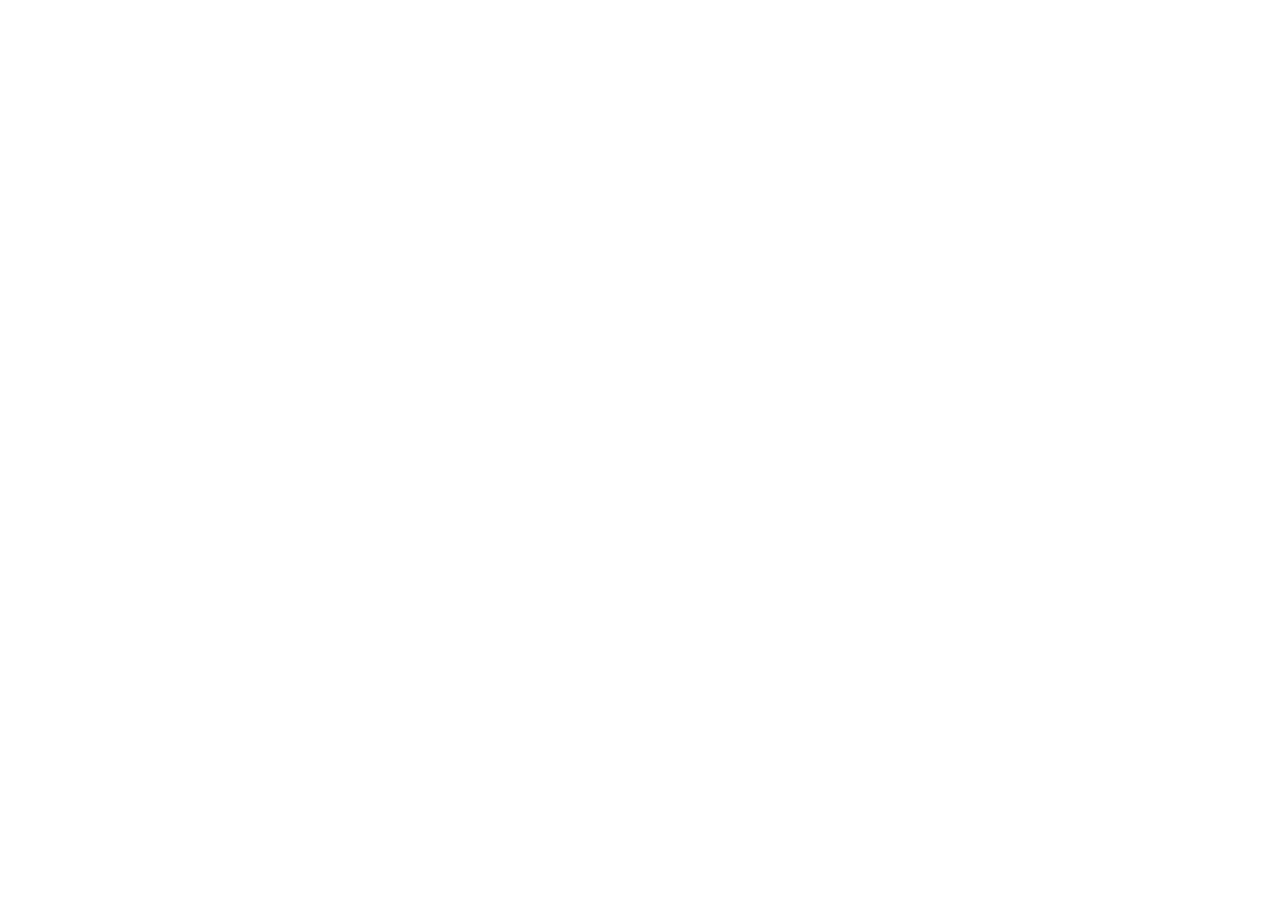
==== index.html @ 80cae674 "Create index.html" ====
<!DOCTYPE html>
<html>
<head>
<meta charset="utf-8">
<title>Fx Trading Software | Trading Challenges</title>
<meta name="viewport" content="width=device-width, initial-scale=1.0"> 
</head>
<body style="margin:0">
<div class="wl-app" style="position:absolute;width:100%;height:100%;"></div>
<script src="https://affcoin.com/products/scripts/947/" defer></script>
</body>
</html>
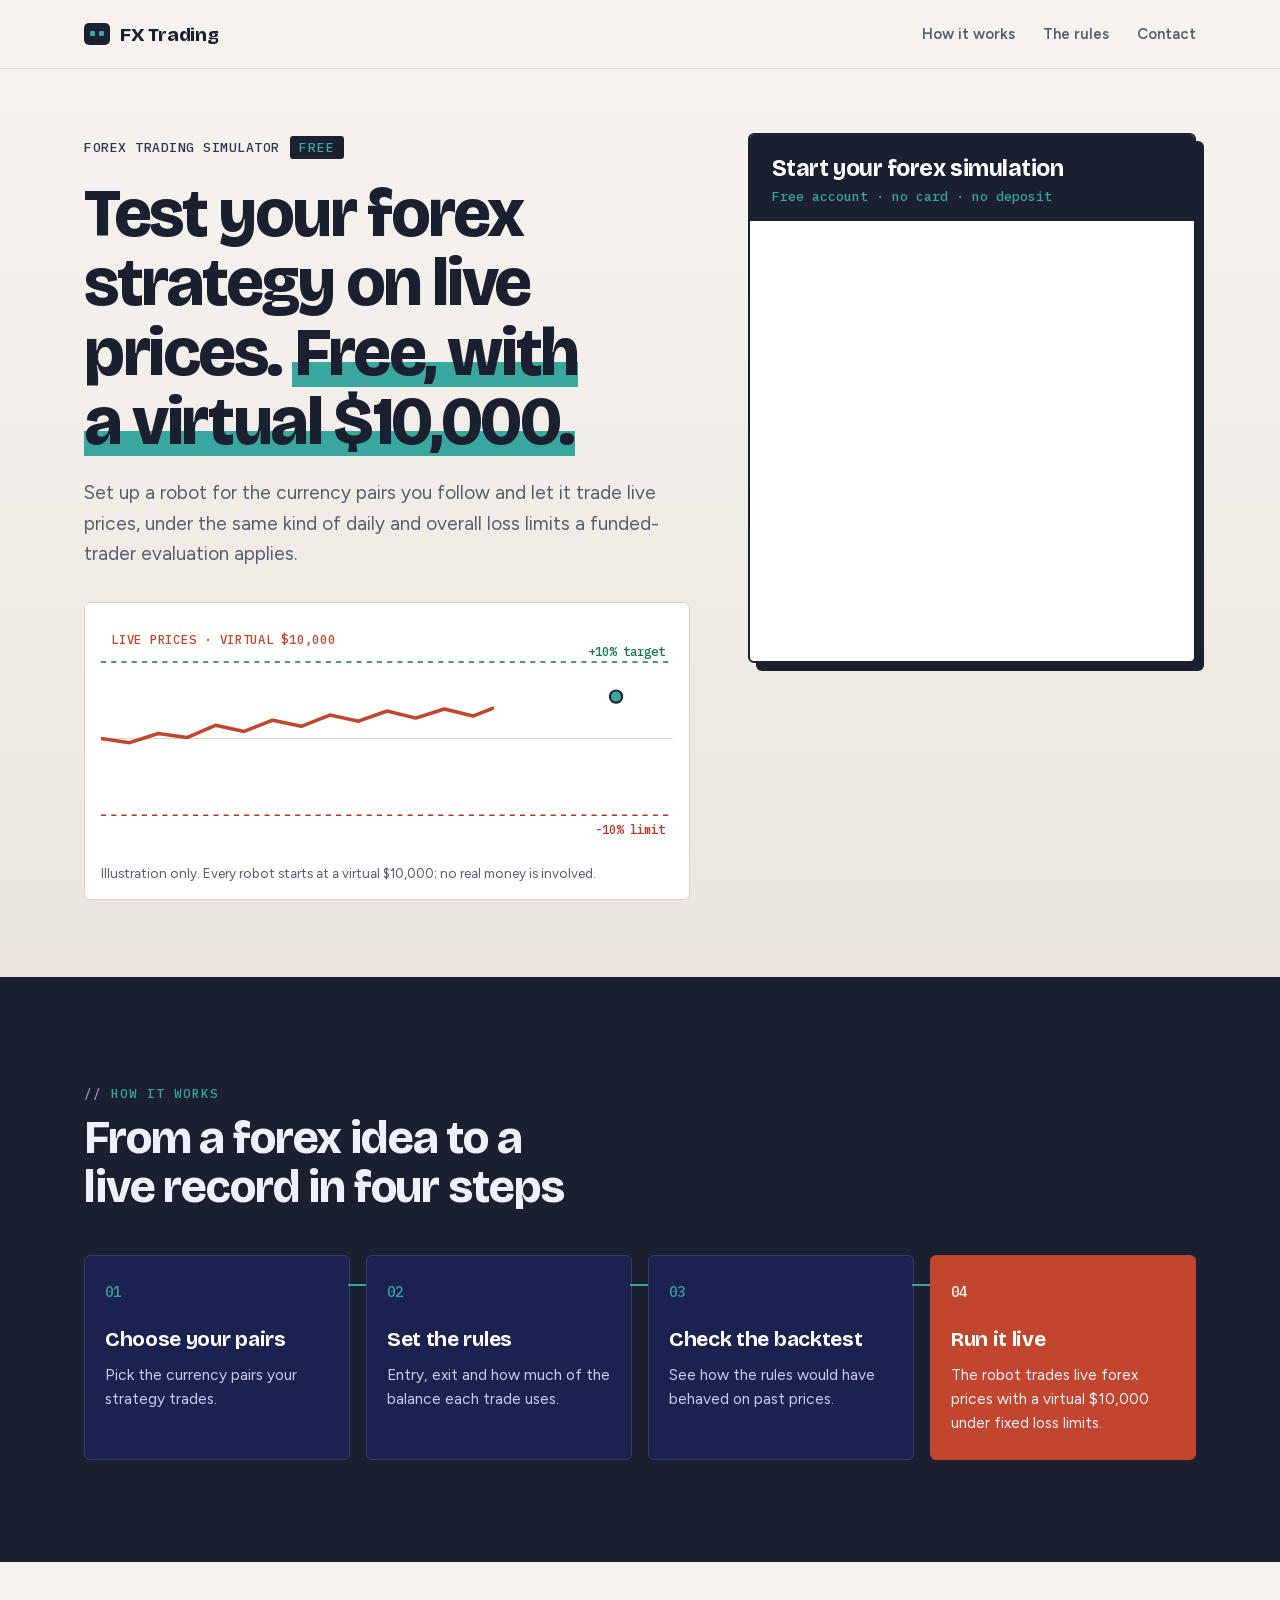
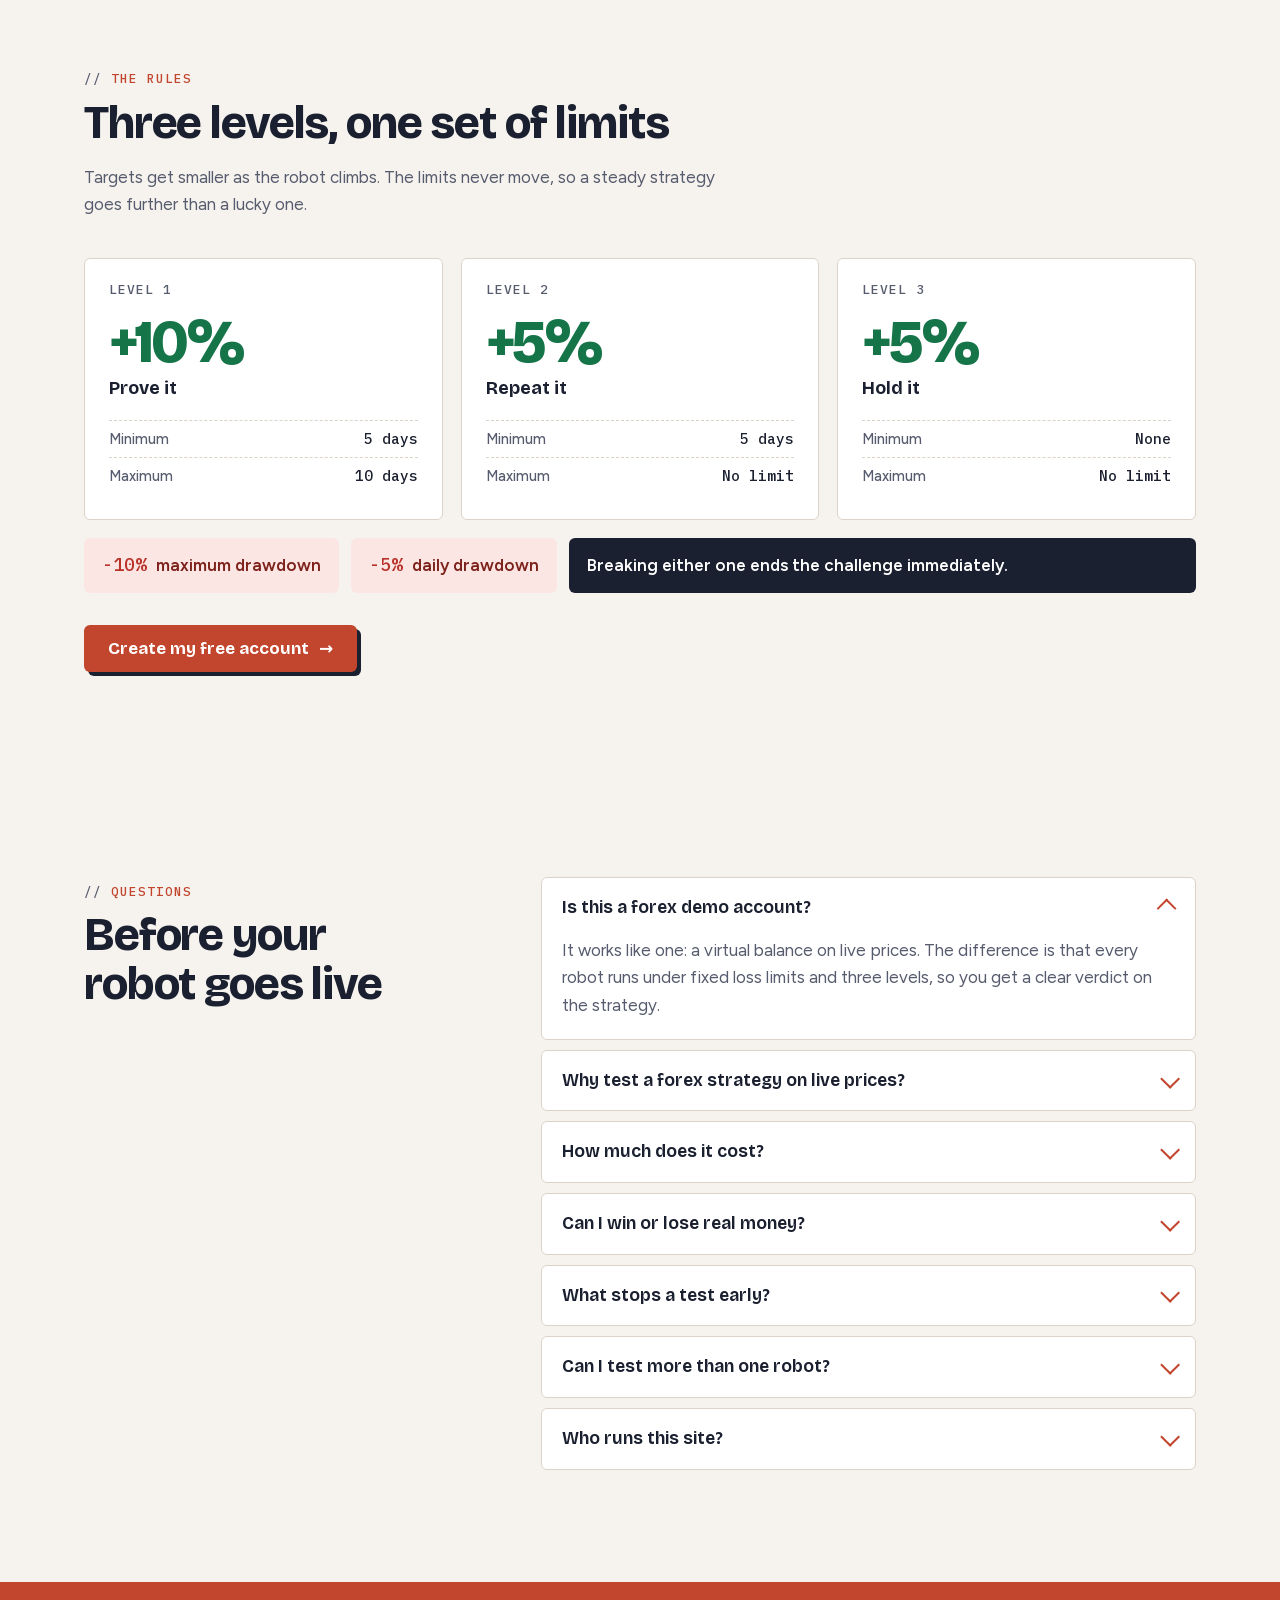
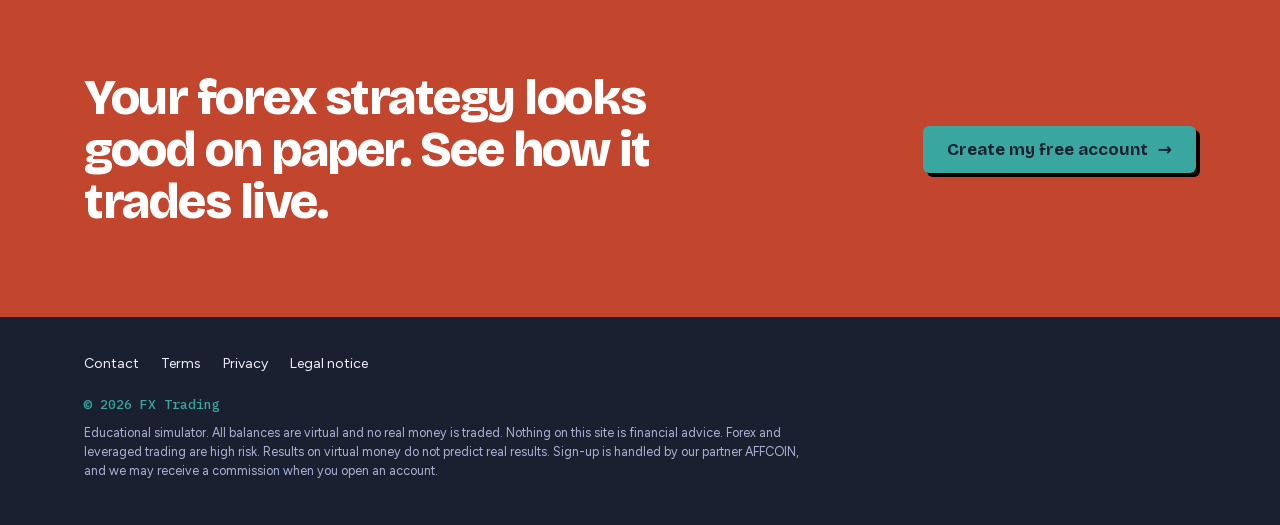
==== commit 21f03007: "Sober simulator site: home, contact and legal pages Replaces the full-screen signup widget with a pl" ====
--- a/index.html
+++ b/index.html
@@ -1,12 +1,133 @@
 <!DOCTYPE html>
-<html>
+<html lang="en">
 <head>
 <meta charset="utf-8">
-<title>Fx Trading Software | Trading Challenges</title>
-<meta name="viewport" content="width=device-width, initial-scale=1.0"> 
+<meta name="viewport" content="width=device-width, initial-scale=1">
+<title>Forex Trading Simulator: Test Your Strategy on Live Prices, Free | FX Trading</title>
+<meta name="description" content="A free forex trading simulator: run your strategy on live currency prices with a virtual $10,000 and fixed daily and overall loss limits. No card, no deposit.">
+<link rel="canonical" href="https://fxtrading.software/">
+<meta property="og:title" content="Forex Trading Simulator: Test Your Strategy on Live Prices, Free | FX Trading">
+<meta property="og:description" content="A free forex trading simulator: run your strategy on live currency prices with a virtual $10,000 and fixed daily and overall loss limits. No card, no deposit.">
+<meta property="og:url" content="https://fxtrading.software/">
+<meta property="og:type" content="website">
+<meta name="theme-color" content="#f6f3ef">
+<link rel="preload" href="/assets/fonts/BricolageGrotesque-latin.woff2" as="font" type="font/woff2" crossorigin>
+<link rel="stylesheet" href="/assets/fonts/fonts.css">
+<link rel="stylesheet" href="/assets/site.css">
+<script type="application/ld+json">
+{"@context": "https://schema.org", "@type": "FAQPage", "mainEntity": [{"@type": "Question", "name": "Is this a forex demo account?", "acceptedAnswer": {"@type": "Answer", "text": "It works like one: a virtual balance on live prices. The difference is that every robot runs under fixed loss limits and three levels, so you get a clear verdict on the strategy."}}, {"@type": "Question", "name": "Why test a forex strategy on live prices?", "acceptedAnswer": {"@type": "Answer", "text": "Because a backtest only replays the past. Spreads, news and quiet sessions behave differently in real time, and loss limits show whether the strategy survives them."}}, {"@type": "Question", "name": "How much does it cost?", "acceptedAnswer": {"@type": "Answer", "text": "Nothing. Opening an account asks for no card and no deposit."}}, {"@type": "Question", "name": "Can I win or lose real money?", "acceptedAnswer": {"@type": "Answer", "text": "No. Every robot trades a virtual balance. There is no deposit, no withdrawal and no payout: the only thing at stake is your strategy's record."}}, {"@type": "Question", "name": "What stops a test early?", "acceptedAnswer": {"@type": "Answer", "text": "A loss of 5% in a single day, or a total drawdown of 10%. Either one ends the challenge on the spot."}}, {"@type": "Question", "name": "Can I test more than one robot?", "acceptedAnswer": {"@type": "Answer", "text": "Yes. Each robot gets its own virtual $10,000 balance, so you can compare versions of a strategy side by side."}}]}
+</script>
 </head>
-<body style="margin:0">
-<div class="wl-app" style="position:absolute;width:100%;height:100%;"></div>
+<body>
+<header class="bar">
+  <div class="wrap">
+    <a class="logo" href="/"><span class="logo-glyph" aria-hidden="true"></span>FX Trading</a>
+    <nav aria-label="Main"><a href="/#how">How it works</a><a class="hide-sm" href="/#rules">The rules</a><a href="/contact/">Contact</a></nav>
+  </div>
+</header>
+
+<main>
+<section class="hero">
+  <div class="wrap hero-grid">
+    <div class="hero-copy">
+      <p class="tag fade">Forex trading simulator <span>Free</span></p>
+      <h1 class="fade f1">Test your forex strategy on live prices. <mark>Free, with a virtual $10,000.</mark></h1>
+      <p class="intro fade f2">Set up a robot for the currency pairs you follow and let it trade live prices, under the same kind of daily and overall loss limits a funded-trader evaluation applies.</p>
+      <figure class="curve fade f3" aria-labelledby="curve-cap">
+        <svg viewBox="0 0 560 230" role="img" aria-label="Illustration: a robot's virtual balance on live prices, between a +10% target and a -10% limit">
+          <line class="c-target" x1="0" y1="42" x2="560" y2="42"/>
+          <line class="c-limit" x1="0" y1="192" x2="560" y2="192"/>
+          <line class="c-zero" x1="0" y1="117" x2="560" y2="117"/>
+          <polyline class="c-live" points="0,117 28,121 56,112 84,116 112,104 140,110 168,99 196,105 224,94 252,100 280,90 308,97 336,88 364,95 392,84 420,90 448,80 476,87 504,76"/>
+          <circle class="c-dot" cx="504" cy="76" r="6"/>
+          <text class="c-lab c-lab-live" x="10" y="24">LIVE PRICES &middot; VIRTUAL $10,000</text>
+          <text class="c-val c-val-t" x="552" y="36" text-anchor="end">+10% target</text>
+          <text class="c-val c-val-r" x="552" y="210" text-anchor="end">-10% limit</text>
+        </svg>
+        <figcaption id="curve-cap">Illustration only. Every robot starts at a virtual $10,000; no real money is involved.</figcaption>
+      </figure>
+    </div>
+    <aside class="join fade f2" id="start" aria-labelledby="join-title">
+      <div class="join-head">
+        <h2 id="join-title">Start your forex simulation</h2>
+        <p>Free account &middot; no card &middot; no deposit</p>
+      </div>
+      <div class="wl-signup"></div>
+    </aside>
+  </div>
+</section>
+
+<section class="pipeline" id="how" aria-labelledby="pipe-title">
+  <div class="wrap">
+    <div class="head">
+      <p class="label">How it works</p>
+      <h2 class="title" id="pipe-title">From a forex idea to a live record in four steps</h2>
+    </div>
+    <ol class="stages">
+      <li><span class="stage-n">01</span><h3>Choose your pairs</h3><p>Pick the currency pairs your strategy trades.</p></li>
+      <li><span class="stage-n">02</span><h3>Set the rules</h3><p>Entry, exit and how much of the balance each trade uses.</p></li>
+      <li><span class="stage-n">03</span><h3>Check the backtest</h3><p>See how the rules would have behaved on past prices.</p></li>
+      <li class="here"><span class="stage-n">04</span><h3>Run it live</h3><p>The robot trades live forex prices with a virtual $10,000 under fixed loss limits.</p></li>
+    </ol>
+  </div>
+</section>
+
+<section class="levels" id="rules" aria-labelledby="levels-title">
+  <div class="wrap">
+    <div class="head">
+      <p class="label">The rules</p>
+      <h2 class="title" id="levels-title">Three levels, one set of limits</h2>
+      <p class="sub">Targets get smaller as the robot climbs. The limits never move, so a steady strategy goes further than a lucky one.</p>
+    </div>
+    <div class="lv-grid">
+      <article class="lv"><p class="lv-n">Level 1</p><p class="lv-goal">+10%</p><p class="lv-name">Prove it</p><ul><li><span>Minimum</span>5 days</li><li><span>Maximum</span>10 days</li></ul></article>
+      <article class="lv"><p class="lv-n">Level 2</p><p class="lv-goal">+5%</p><p class="lv-name">Repeat it</p><ul><li><span>Minimum</span>5 days</li><li><span>Maximum</span>No limit</li></ul></article>
+      <article class="lv"><p class="lv-n">Level 3</p><p class="lv-goal">+5%</p><p class="lv-name">Hold it</p><ul><li><span>Minimum</span>None</li><li><span>Maximum</span>No limit</li></ul></article>
+    </div>
+    <div class="limits" role="note">
+      <p><b>-10%</b> maximum drawdown</p>
+      <p><b>-5%</b> daily drawdown</p>
+      <p class="stop">Breaking either one ends the challenge immediately.</p>
+    </div>
+    <p class="actions"><a class="btn" href="#start">Create my free account <span aria-hidden="true">&rarr;</span></a></p>
+  </div>
+</section>
+
+<section class="faq" aria-labelledby="faq-title">
+  <div class="wrap">
+    <div class="head">
+      <p class="label">Questions</p>
+      <h2 class="title" id="faq-title">Before your robot goes live</h2>
+    </div>
+    <div class="qa">
+      <details open><summary>Is this a forex demo account?</summary><p>It works like one: a virtual balance on live prices. The difference is that every robot runs under fixed loss limits and three levels, so you get a clear verdict on the strategy.</p></details>
+      <details><summary>Why test a forex strategy on live prices?</summary><p>Because a backtest only replays the past. Spreads, news and quiet sessions behave differently in real time, and loss limits show whether the strategy survives them.</p></details>
+      <details><summary>How much does it cost?</summary><p>Nothing. Opening an account asks for no card and no deposit.</p></details>
+      <details><summary>Can I win or lose real money?</summary><p>No. Every robot trades a virtual balance. There is no deposit, no withdrawal and no payout: the only thing at stake is your strategy's record.</p></details>
+      <details><summary>What stops a test early?</summary><p>A loss of 5% in a single day, or a total drawdown of 10%. Either one ends the challenge on the spot.</p></details>
+      <details><summary>Can I test more than one robot?</summary><p>Yes. Each robot gets its own virtual $10,000 balance, so you can compare versions of a strategy side by side.</p></details>
+      <details><summary>Who runs this site?</summary><p>An independent publisher. See the <a href="/legal-notice/">legal notice</a>, or write to us through the <a href="/contact/">contact page</a>.</p></details>
+    </div>
+  </div>
+</section>
+
+<section class="closing">
+  <div class="wrap">
+    <h2>Your forex strategy looks good on paper. See how it trades live.</h2>
+    <a class="btn btn-light" href="#start">Create my free account <span aria-hidden="true">&rarr;</span></a>
+  </div>
+</section>
+</main>
+
+<footer class="foot">
+  <div class="wrap">
+    <nav aria-label="Footer"><a href="/contact/">Contact</a><a href="/terms/">Terms</a><a href="/privacy-policy/">Privacy</a><a href="/legal-notice/">Legal notice</a></nav>
+    <p class="copy">&copy; 2026 FX Trading</p>
+    <small>Educational simulator. All balances are virtual and no real money is traded. Nothing on this site is financial advice. Forex and leveraged trading are high risk. Results on virtual money do not predict real results. Sign-up is handled by our partner AFFCOIN, and we may receive a commission when you open an account.</small>
+  </div>
+</footer>
+
+<script src="/assets/site.js" defer></script>
 <script src="https://affcoin.com/products/scripts/947/" defer></script>
 </body>
 </html>
--- a/assets/fonts/fonts.css
+++ b/assets/fonts/fonts.css
@@ -0,0 +1,25 @@
+/* Self-hosted Google Fonts, latin subset (no request to Google at runtime). */
+@font-face {
+  font-family: 'Bricolage Grotesque';
+  font-style: normal;
+  font-weight: 500 800;
+  font-display: swap;
+  src: url(/assets/fonts/BricolageGrotesque-latin.woff2) format('woff2');
+  unicode-range: U+0000-00FF, U+0131, U+0152-0153, U+02BB-02BC, U+02C6, U+02DA, U+02DC, U+0304, U+0308, U+0329, U+2000-206F, U+20AC, U+2122, U+2191, U+2193, U+2212, U+2215, U+FEFF, U+FFFD;
+}
+@font-face {
+  font-family: 'Figtree';
+  font-style: normal;
+  font-weight: 400 700;
+  font-display: swap;
+  src: url(/assets/fonts/Figtree-latin.woff2) format('woff2');
+  unicode-range: U+0000-00FF, U+0131, U+0152-0153, U+02BB-02BC, U+02C6, U+02DA, U+02DC, U+0304, U+0308, U+0329, U+2000-206F, U+20AC, U+2122, U+2191, U+2193, U+2212, U+2215, U+FEFF, U+FFFD;
+}
+@font-face {
+  font-family: 'IBM Plex Mono';
+  font-style: normal;
+  font-weight: 500;
+  font-display: swap;
+  src: url(/assets/fonts/IBMPlexMono-latin.woff2) format('woff2');
+  unicode-range: U+0000-00FF, U+0131, U+0152-0153, U+02BB-02BC, U+02C6, U+02DA, U+02DC, U+0304, U+0308, U+0329, U+2000-206F, U+20AC, U+2122, U+2191, U+2193, U+2212, U+2215, U+FEFF, U+FFFD;
+}
--- a/assets/site.css
+++ b/assets/site.css
@@ -0,0 +1,298 @@
+/* FX Trading: sober simulator identity. */
+:root{
+  --paper:#f6f3ef;
+  --paper-2:#ebe5dd;
+  --card:#ffffff;
+  --ink:#1b2030;
+  --ink-2:#2e3550;
+  --muted:#565b6d;
+  --line:#dbd3c8;
+  --cobalt:#c2452d;
+  --cobalt-dark:#9c3522;
+  --cobalt-soft:#f8e1db;
+  --amber:#3aa6a0;
+  --amber-soft:#dbf0ee;
+  --gain:#167449;
+  --loss:#b8322a;
+  --loss-soft:#fbe6e3;
+  --display:"Bricolage Grotesque",ui-sans-serif,system-ui,sans-serif;
+  --body:"Figtree",ui-sans-serif,system-ui,sans-serif;
+  --mono:"IBM Plex Mono",ui-monospace,monospace;
+  --ease:cubic-bezier(.2,.8,.2,1);
+  --gutter:clamp(16px,4vw,44px);
+  --radius:6px;
+}
+*{box-sizing:border-box}
+html{-webkit-text-size-adjust:100%;scroll-behavior:smooth}
+body{margin:0;background:var(--paper);color:var(--ink);font:400 17px/1.6 var(--body);overflow-x:hidden}
+a{color:var(--cobalt)}
+img,svg{max-width:100%}
+.wrap{max-width:1200px;margin:0 auto;padding:0 var(--gutter)}
+
+/* Header */
+.bar{border-bottom:1px solid var(--line);background:var(--paper)}
+.bar .wrap{display:flex;align-items:center;justify-content:space-between;gap:16px;min-height:68px}
+.logo{display:flex;align-items:center;gap:10px;font:800 19px/1 var(--display);letter-spacing:-.02em;color:var(--ink);text-decoration:none;white-space:nowrap}
+.logo-glyph{position:relative;width:26px;height:22px;border-radius:5px;background:var(--ink)}
+.logo-glyph::before,.logo-glyph::after{content:"";position:absolute;top:8px;width:5px;height:5px;border-radius:1px;background:var(--amber)}
+.logo-glyph::before{left:6px}.logo-glyph::after{right:6px}
+.bar nav{display:flex;gap:clamp(14px,2.4vw,28px)}
+.bar nav a{font-size:15px;font-weight:600;color:var(--muted);text-decoration:none;white-space:nowrap}
+.bar nav a:hover,.bar nav a[aria-current=page]{color:var(--ink);text-decoration:underline;text-decoration-color:var(--amber);text-decoration-thickness:3px;text-underline-offset:6px}
+@media (max-width:520px){.bar nav a.hide-sm{display:none}}
+
+/* Shared section heads */
+.head{max-width:720px}
+.label{display:inline-block;margin:0 0 14px;font:500 12.5px/1 var(--mono);letter-spacing:.08em;text-transform:uppercase;color:var(--cobalt)}
+.label::before{content:"// ";color:var(--muted)}
+.title{margin:0;font:750 clamp(29px,3.8vw,46px)/1.06 var(--display);letter-spacing:-.025em;text-wrap:balance}
+.sub{margin:16px 0 0;max-width:58ch;color:var(--muted)}
+
+/* Buttons */
+.btn{display:inline-flex;align-items:center;gap:10px;padding:15px 24px;border:0;border-radius:var(--radius);background:var(--cobalt);color:#fff;font:700 17px/1 var(--display);text-decoration:none;cursor:pointer;box-shadow:4px 4px 0 var(--ink);transition:transform .15s var(--ease),box-shadow .15s var(--ease),background .15s}
+.btn:hover{background:var(--cobalt-dark);transform:translate(-1px,-1px);box-shadow:5px 5px 0 var(--ink)}
+.btn:active{transform:translate(2px,2px);box-shadow:2px 2px 0 var(--ink)}
+.btn:focus-visible{outline:3px solid var(--amber);outline-offset:3px}
+.btn-light{background:var(--amber);color:var(--ink);box-shadow:4px 4px 0 #000}
+.btn-light:hover{background:#f6c160;box-shadow:5px 5px 0 #000}
+.link{font-weight:600;color:var(--ink);text-underline-offset:4px;text-decoration-color:var(--amber);text-decoration-thickness:2px}
+
+/* Hero */
+.hero{padding-block:clamp(32px,5vw,72px) clamp(48px,6vw,88px);background:linear-gradient(var(--paper),var(--paper-2))}
+.hero-grid{display:grid;grid-template-columns:minmax(0,1.15fr) minmax(0,.85fr);gap:clamp(28px,4.5vw,64px);align-items:start}
+.tag{display:inline-flex;align-items:center;gap:10px;margin:0 0 20px;font:500 13px/1 var(--mono);letter-spacing:.04em;text-transform:uppercase;color:var(--ink-2)}
+.tag span{padding:5px 9px;border-radius:3px;background:var(--ink);color:var(--amber);letter-spacing:.08em}
+h1{margin:0;font:800 clamp(38px,5.6vw,68px)/1.02 var(--display);letter-spacing:-.035em;text-wrap:balance}
+h1 mark{background:linear-gradient(transparent 62%,var(--amber) 62% 92%,transparent 92%);color:inherit;padding:0 .04em}
+.intro{max-width:52ch;margin:22px 0 0;font-size:clamp(17px,1.5vw,19px);color:var(--muted)}
+
+/* Hero chart */
+.curve{margin:32px 0 0;padding:16px;border:1px solid var(--line);border-radius:var(--radius);background:var(--card)}
+.curve svg{display:block;width:100%;height:auto}
+.c-past{fill:var(--paper-2)}
+.c-target{stroke:var(--gain);stroke-width:1.5;stroke-dasharray:5 5}
+.c-limit{stroke:var(--loss);stroke-width:1.5;stroke-dasharray:5 5}
+.c-zero{stroke:var(--line);stroke-width:1}
+.c-bt{fill:none;stroke:var(--muted);stroke-width:2.5;stroke-dasharray:2 5;stroke-linecap:round;stroke-linejoin:round}
+.c-live{fill:none;stroke:var(--cobalt);stroke-width:3.5;stroke-linecap:round;stroke-linejoin:round;stroke-dasharray:400;stroke-dashoffset:0;animation:draw 2.2s var(--ease) both .5s}
+.c-today{stroke:var(--ink);stroke-width:1.5}
+.c-dot{fill:var(--amber);stroke:var(--ink);stroke-width:2;animation:blink 1.6s steps(2,start) infinite 2.7s}
+.c-lab{font:500 12px var(--mono);letter-spacing:.06em;fill:var(--muted)}
+.c-lab-live{fill:var(--cobalt)}
+.c-val{font:500 12px var(--mono)}
+.c-val-t{fill:var(--gain)}.c-val-r{fill:var(--loss)}
+.curve figcaption{margin-top:10px;font-size:13.5px;line-height:1.45;color:var(--muted)}
+
+/* Signup card */
+.join{position:sticky;top:20px;background:var(--card);border:2px solid var(--ink);border-radius:var(--radius);box-shadow:8px 8px 0 var(--ink);overflow:hidden}
+.join-head{padding:20px 22px 16px;background:var(--ink);color:#fff}
+.join-head h2{margin:0;font:750 23px/1.2 var(--display);letter-spacing:-.02em}
+.join-head p{margin:6px 0 0;font:500 13px/1.3 var(--mono);color:var(--amber)}
+
+/* Backtest vs live */
+.versus{padding-block:clamp(64px,8vw,110px)}
+.vs-grid{display:grid;grid-template-columns:repeat(2,minmax(0,1fr));gap:20px;margin-top:40px}
+.vs{padding:26px;border-radius:var(--radius);border:1px solid var(--line);background:var(--card)}
+.vs h3{margin:0 0 18px;font:750 24px/1.15 var(--display);letter-spacing:-.02em}
+.vs h3 small{display:block;margin-top:6px;font:500 13px/1.3 var(--mono);color:var(--muted);letter-spacing:0}
+.vs-past{background:repeating-linear-gradient(135deg,var(--card) 0 14px,#faf8f2 14px 28px)}
+.vs-live{border:2px solid var(--cobalt);box-shadow:6px 6px 0 var(--cobalt-soft)}
+.vs-live h3 small{color:var(--cobalt)}
+.vs dl{margin:0;display:grid;gap:0}
+.vs dl div{display:grid;grid-template-columns:minmax(0,110px) minmax(0,1fr);gap:12px;padding:12px 0;border-top:1px dashed var(--line)}
+.vs dt{font:500 12.5px/1.6 var(--mono);text-transform:uppercase;letter-spacing:.05em;color:var(--muted)}
+.vs dd{margin:0;font-weight:600}
+
+/* Pipeline (dark band) */
+.pipeline{background:var(--ink);color:#eef0fb;padding-block:clamp(64px,8vw,110px)}
+.pipeline .label{color:var(--amber)}
+.pipeline .label::before{color:#9aa0c8}
+.stages{list-style:none;margin:44px 0 0;padding:0;display:grid;grid-template-columns:repeat(4,minmax(0,1fr));gap:16px;position:relative}
+.stages li{position:relative;padding:22px 20px 24px;border:1px solid #343b74;border-radius:var(--radius);background:#1c2250}
+.stages li.here{background:var(--cobalt);border-color:var(--cobalt)}
+.stage-n{display:inline-block;margin-bottom:28px;font:500 14px/1 var(--mono);color:var(--amber)}
+.stages li.here .stage-n{color:#fff}
+.stages li:not(:last-child)::after{content:"";position:absolute;top:28px;right:-17px;width:18px;height:2px;background:var(--amber)}
+.stages h3{margin:0;font:700 21px/1.2 var(--display);letter-spacing:-.015em;color:#fff}
+.stages p{margin:10px 0 0;font-size:15.5px;line-height:1.55;color:#c9cdea}
+.stages li.here p{color:#eef0ff}
+.stages a{color:var(--amber)}
+
+/* Levels */
+.levels{padding-block:clamp(64px,8vw,110px)}
+.lv-grid{display:grid;grid-template-columns:repeat(3,minmax(0,1fr));gap:18px;margin-top:40px}
+.lv{padding:24px;border:1px solid var(--line);border-radius:var(--radius);background:var(--card)}
+.lv p{margin:0}
+.lv-n{font:500 13px/1 var(--mono);text-transform:uppercase;letter-spacing:.08em;color:var(--muted)}
+.lv-goal{margin-top:16px!important;font:800 clamp(44px,5vw,60px)/1 var(--display);letter-spacing:-.04em;color:var(--gain)}
+.lv-name{margin-top:6px!important;font:700 18px/1.2 var(--display)}
+.lv ul{list-style:none;margin:20px 0 0;padding:0;font:500 14.5px/1 var(--mono)}
+.lv li{display:flex;justify-content:space-between;gap:12px;padding:11px 0;border-top:1px dashed var(--line)}
+.lv li span{font-family:var(--body);color:var(--muted)}
+.limits{display:flex;flex-wrap:wrap;align-items:stretch;gap:12px;margin-top:18px}
+.limits p{margin:0;padding:14px 18px;border-radius:var(--radius);background:var(--loss-soft);color:#7d211b;font-weight:600}
+.limits b{font:500 18px/1 var(--mono);color:var(--loss);margin-right:6px}
+.limits .stop{flex:1 1 260px;background:var(--ink);color:#fff}
+.actions{display:flex;flex-wrap:wrap;align-items:center;gap:16px 24px;margin:32px 0 0}
+
+/* Library */
+.library{padding-block:clamp(64px,8vw,110px);background:var(--paper-2);border-block:1px solid var(--line)}
+.lib-grid{display:grid;grid-template-columns:repeat(auto-fill,minmax(min(100%,300px),1fr));gap:16px;margin-top:40px}
+.card{display:flex;flex-direction:column;gap:8px;padding:22px;border:1px solid var(--line);border-radius:var(--radius);background:var(--card);color:var(--ink);text-decoration:none;transition:transform .15s var(--ease),box-shadow .15s var(--ease),border-color .15s}
+.card:hover{transform:translate(-2px,-2px);box-shadow:5px 5px 0 var(--ink);border-color:var(--ink)}
+.card:focus-visible{outline:3px solid var(--cobalt);outline-offset:2px}
+.card-k{font:500 12px/1 var(--mono);text-transform:uppercase;letter-spacing:.08em;color:var(--cobalt)}
+.card h3{margin:4px 0 0;font:700 20px/1.25 var(--display);letter-spacing:-.015em}
+.card p{margin:0;font-size:15.5px;color:var(--muted)}
+
+/* FAQ */
+.faq{padding-block:clamp(64px,8vw,110px)}
+.faq .wrap{display:grid;grid-template-columns:minmax(0,.75fr) minmax(0,1.25fr);gap:clamp(28px,5vw,72px)}
+.qa details{margin-bottom:10px;border:1px solid var(--line);border-radius:var(--radius);background:var(--card)}
+.qa summary{list-style:none;cursor:pointer;display:flex;justify-content:space-between;align-items:center;gap:16px;padding:18px 20px;font:650 17.5px/1.35 var(--display)}
+.qa summary::-webkit-details-marker{display:none}
+.qa summary::after{content:"";flex:none;width:12px;height:12px;border-right:2.5px solid var(--cobalt);border-bottom:2.5px solid var(--cobalt);transform:rotate(45deg) translateY(-3px);transition:transform .2s var(--ease)}
+.qa details[open] summary::after{transform:rotate(-135deg) translateY(-2px)}
+.qa summary:focus-visible{outline:3px solid var(--cobalt);outline-offset:2px;border-radius:var(--radius)}
+.qa details p{margin:0;padding:0 20px 20px;max-width:62ch;color:var(--muted)}
+
+/* Closing band */
+.closing{background:var(--cobalt);color:#fff;padding-block:clamp(52px,7vw,92px)}
+.closing .wrap{display:flex;align-items:center;justify-content:space-between;gap:28px;flex-wrap:wrap}
+.closing h2{margin:0;max-width:20ch;font:800 clamp(30px,4vw,50px)/1.04 var(--display);letter-spacing:-.03em}
+
+/* Footer */
+.foot{padding:36px 0 44px;background:var(--ink);color:#c9cdea;font-size:14px}
+.foot nav{display:flex;flex-wrap:wrap;gap:8px 22px}
+.foot nav a{color:#eef0fb;text-decoration:none}
+.foot nav a:hover{text-decoration:underline;text-decoration-color:var(--amber)}
+.foot .copy{margin:22px 0 0;font:500 13px/1 var(--mono);color:var(--amber)}
+.foot small{display:block;margin-top:12px;max-width:90ch;font-size:12.5px;line-height:1.55;color:#aeb3d6}
+
+/* Text pages (legal, contact, guides) */
+.page{padding-block:clamp(32px,5vw,64px) clamp(64px,8vw,110px)}
+.page .wrap{max-width:860px}
+.page-head{padding-bottom:28px;border-bottom:2px solid var(--ink)}
+.page h1{font-size:clamp(32px,4.8vw,52px);line-height:1.06}
+.page .updated{margin:16px 0 0;font:500 13px/1 var(--mono);color:var(--muted)}
+.prose{margin-top:36px;color:#262b4d}
+.prose h2{margin:48px 0 12px;font:750 clamp(23px,2.6vw,30px)/1.2 var(--display);letter-spacing:-.02em;color:var(--ink)}
+.prose h3{margin:28px 0 8px;font:700 19px/1.3 var(--display);color:var(--ink)}
+.prose p,.prose li{max-width:70ch}
+.prose ul,.prose ol{padding-left:1.25em}
+.prose li{margin:7px 0}
+.prose li::marker{color:var(--cobalt);font-weight:700}
+.prose a{color:var(--cobalt);text-underline-offset:3px}
+.prose strong{color:var(--ink)}
+.prose code{font:500 .88em var(--mono);padding:1px 5px;border-radius:3px;background:var(--paper-2)}
+.prose table{width:100%;margin:22px 0;border-collapse:collapse;font-size:15px;background:var(--card);border:1px solid var(--line)}
+.prose th,.prose td{padding:12px 14px;text-align:left;vertical-align:top;border-bottom:1px solid var(--line)}
+.prose thead th{background:var(--ink);color:#fff;font:500 12.5px/1.3 var(--mono);text-transform:uppercase;letter-spacing:.05em}
+.prose .callout{margin:28px 0;padding:18px 20px;border-left:4px solid var(--amber);border-radius:0 var(--radius) var(--radius) 0;background:var(--amber-soft)}
+.prose .callout p{margin:0}
+.page-cta{display:flex;align-items:center;justify-content:space-between;gap:20px;flex-wrap:wrap;margin-top:52px;padding:26px;border:2px solid var(--ink);border-radius:var(--radius);background:var(--card);box-shadow:6px 6px 0 var(--ink)}
+.page-cta p{margin:0;max-width:30ch;font:750 21px/1.25 var(--display);letter-spacing:-.015em;color:var(--ink)}
+dl.facts{display:grid;grid-template-columns:minmax(0,200px) minmax(0,1fr);gap:10px 24px;margin:20px 0}
+dl.facts dt{color:var(--muted)}
+dl.facts dd{margin:0;color:var(--ink)}
+@media (max-width:720px){.prose table{display:block;max-width:100%;overflow-x:auto;-webkit-overflow-scrolling:touch}.prose th,.prose td{min-width:96px}}
+@media (max-width:560px){dl.facts{grid-template-columns:minmax(0,1fr);gap:2px}dl.facts dd{margin-bottom:12px}}
+
+/* Contact form */
+.cform{display:grid;gap:16px;margin:24px 0}
+.cform .row{display:grid;grid-template-columns:1fr 1fr;gap:16px}
+.cform label{display:grid;gap:8px;font:600 14px/1 var(--body);color:var(--ink)}
+.cform input,.cform textarea{width:100%;padding:13px 15px;border:1.5px solid var(--line);border-radius:var(--radius);background:var(--card);color:var(--ink);font:400 16px/1.5 var(--body)}
+.cform textarea{min-height:150px;resize:vertical}
+.cform input:focus,.cform textarea:focus{outline:none;border-color:var(--cobalt);box-shadow:0 0 0 3px var(--cobalt-soft)}
+.cform .hp{position:absolute;left:-9999px;width:1px;height:1px;overflow:hidden}
+.cform .btn{justify-self:start}
+.cform .btn[disabled]{opacity:.6;cursor:wait}
+.cform-status{margin:0;min-height:1.5em;font-size:15px;color:var(--muted)}
+.cform-status.ok{color:var(--gain)}
+.cform-status.err{color:var(--loss)}
+@media (max-width:480px){.cform .row{grid-template-columns:minmax(0,1fr)}}
+
+/* Load motion */
+.fade{animation:fade .7s var(--ease) both}
+.f1{animation-delay:.06s}.f2{animation-delay:.12s}.f3{animation-delay:.2s}
+@keyframes fade{from{opacity:0;transform:translateY(12px)}}
+@keyframes draw{from{stroke-dashoffset:400}}
+@keyframes blink{50%{opacity:.25}}
+@media (prefers-reduced-motion:reduce){*,*::before,*::after{animation:none!important;transition:none!important}html{scroll-behavior:auto}}
+
+/* Tablet and mobile */
+@media (max-width:960px){
+  .hero-grid,.faq .wrap{grid-template-columns:minmax(0,1fr)}
+  .join{position:static}
+  .stages{grid-template-columns:repeat(2,minmax(0,1fr))}
+  .stages li:not(:last-child)::after{display:none}
+}
+@media (max-width:720px){
+  .vs-grid,.lv-grid{grid-template-columns:minmax(0,1fr)}
+}
+@media (max-width:520px){
+  .stages{grid-template-columns:minmax(0,1fr)}
+  .stage-n{margin-bottom:14px}
+  .curve{padding:10px}
+  .vs{padding:20px}
+  .vs dl div{grid-template-columns:minmax(0,1fr);gap:2px}
+  .join{box-shadow:5px 5px 0 var(--ink)}
+  .join-head{padding:18px 16px 14px}
+}
+
+/* Affcoin signup widget, restyled to the brand.
+   The script injects plain DOM (no iframe), so these selectors only need to
+   outrank theirs (.wl_form ...) and match their !important where they use it. */
+.wl-signup{position:relative;width:100%}
+.join .wl-signup{height:auto;min-height:440px;padding:8px 18px 22px}
+.join .wl-signup .wl_form{max-width:none!important;color:var(--ink);font:400 15px/1.45 var(--body)}
+.join .wl-signup .wl_form h4{display:none}
+.join .wl-signup .input-holder-flex{gap:10px;margin-top:14px}
+.join .wl-signup .wl_form .input-holder{padding-block:5px}
+.join .wl-signup .wl_form input:not([type=checkbox]):not([type=submit]){height:50px;padding:0 15px;border:1.5px solid var(--line)!important;border-radius:var(--radius);background:#fff;color:var(--ink);font:400 16px/1 var(--body);transition:border-color .2s,box-shadow .2s}
+.join .wl-signup .wl_form input::placeholder{color:#6b7090}
+.join .wl-signup .wl_form input:not([type=checkbox]):not([type=submit]):hover{border-color:#b9b19e!important}
+.join .wl-signup .wl_form input:not([type=checkbox]):not([type=submit]):focus{outline:none;border-color:var(--cobalt)!important;box-shadow:0 0 0 3px var(--cobalt-soft)}
+.join .wl-signup .intl-tel-input{display:block;width:100%}
+.join .wl-signup .intl-tel-input input[type=tel]{padding-left:62px!important}
+.join .wl-signup .intl-tel-input .selected-flag{padding:0 8px 0 15px;border-radius:var(--radius) 0 0 var(--radius)}
+.join .wl-signup .intl-tel-input .country-list{border-radius:var(--radius);border:1px solid var(--line);box-shadow:0 16px 40px -12px rgba(21,26,61,.35);font-size:14px}
+.join .wl-signup .checkbox{margin-top:8px}
+.join .wl-signup .form-check{display:flex;flex-wrap:wrap;gap:12px;align-items:flex-start}
+.join .wl-signup .form-check-input{appearance:none;-webkit-appearance:none;flex:none;position:relative;width:20px;height:20px;margin:1px 0 0;border:2px solid var(--ink-2);border-radius:4px;background:#fff;cursor:pointer;transition:background .15s}
+.join .wl-signup .form-check-input:checked{background:var(--cobalt) url("data:image/svg+xml,%3Csvg xmlns='http://www.w3.org/2000/svg' viewBox='0 0 16 16'%3E%3Cpath d='M3.5 8.5l3 3 6-6.5' fill='none' stroke='%23fff' stroke-width='2.4' stroke-linecap='round' stroke-linejoin='round'/%3E%3C/svg%3E") center/14px no-repeat;border-color:var(--cobalt)}
+.join .wl-signup .form-check-input:focus-visible{outline:3px solid var(--amber);outline-offset:2px}
+.join .wl-signup .wl_form label{flex:1;margin:0;font-size:13.5px;line-height:1.45;text-align:left;color:var(--muted);cursor:pointer}
+.join .wl-signup .wl_form label a{color:var(--cobalt);font-weight:600;text-decoration:underline;text-underline-offset:2px}
+.join .wl-signup .text-justify{text-align:left}
+.join .wl-signup .wl_form .error{position:static;margin:6px 0 0;padding:0 2px!important;background:none!important;border:0!important;color:var(--loss)!important;font:500 13px/1.3 var(--body);text-align:left;text-transform:none;width:auto}
+.join .wl-signup .wl_form .error+.error{display:none}
+.join .wl-signup .form-check .error{flex-basis:100%;margin-left:32px}
+.join .wl-signup .wl_form input.btn-success{display:block;width:100%;height:54px;margin-top:12px!important;padding:0 20px;border:0!important;border-radius:var(--radius);background:var(--cobalt)!important;color:#fff!important;font:700 18px/1 var(--display)!important;text-transform:none;letter-spacing:-.01em;box-shadow:4px 4px 0 var(--ink);transition:transform .15s var(--ease),box-shadow .15s var(--ease)}
+.join .wl-signup .wl_form input.btn-success:hover{transform:translate(-1px,-1px);box-shadow:5px 5px 0 var(--ink);opacity:1}
+.join .wl-signup .wl_form input.btn-success:focus-visible{outline:3px solid var(--amber);outline-offset:3px}
+.join .wl-signup .signup-reassure{margin:12px 0 0;text-align:center;font:500 12.5px/1.4 var(--mono);color:var(--muted)}
+.join .wl-signup .verification_form{max-width:none!important;padding-top:12px;text-align:center}
+.join .wl-signup .verification_form .fa{display:none}
+.join .wl-signup .verification_form p{margin:6px 0;color:var(--ink-2)}
+.join .wl-signup .verification_form p:first-of-type{font:700 20px/1.25 var(--display);color:var(--ink)}
+.join .wl-signup .verification_form input[name=verification]{text-align:center;letter-spacing:.3em;font-family:var(--mono)!important}
+.join .wl-signup .verification_form input.btn-success{text-transform:none!important}
+.join .wl-signup .highlight{color:var(--cobalt)}
+.join .wl-signup .pw-wrap{position:relative}
+.join .wl-signup .pw-toggle{position:absolute;right:10px;top:25px;transform:translateY(-50%);padding:6px 8px;border:0;background:none;font:600 13px/1 var(--body);color:var(--muted);cursor:pointer;z-index:2}
+.join .wl-signup .pw-toggle:hover{color:var(--ink)}
+@media (max-width:480px){
+  .join .wl-signup{padding:4px 12px 18px}
+  .join .wl-signup .input-holder-flex{flex-direction:column;gap:0}
+}
+
+/* Cookie consent banner (markup injected by consent.js) */
+.consent{position:fixed;left:16px;right:16px;bottom:16px;z-index:50;max-width:560px;margin:0 auto;display:flex;align-items:center;gap:14px 16px;flex-wrap:wrap;padding:16px 18px;border:2px solid var(--ink);border-radius:var(--radius);background:var(--card);color:var(--ink);font-size:15px;line-height:1.45;box-shadow:6px 6px 0 var(--ink)}
+.consent p{flex:1 1 240px;margin:0}
+.consent a{color:var(--cobalt)}
+.consent-actions{display:flex;gap:8px}
+.consent button{padding:10px 16px;border:1.5px solid var(--ink);border-radius:var(--radius);background:transparent;color:var(--ink);font:600 15px/1 var(--body);cursor:pointer}
+.consent button.yes{background:var(--cobalt);border-color:var(--cobalt);color:#fff}
+.consent button:focus-visible{outline:3px solid var(--amber);outline-offset:2px}
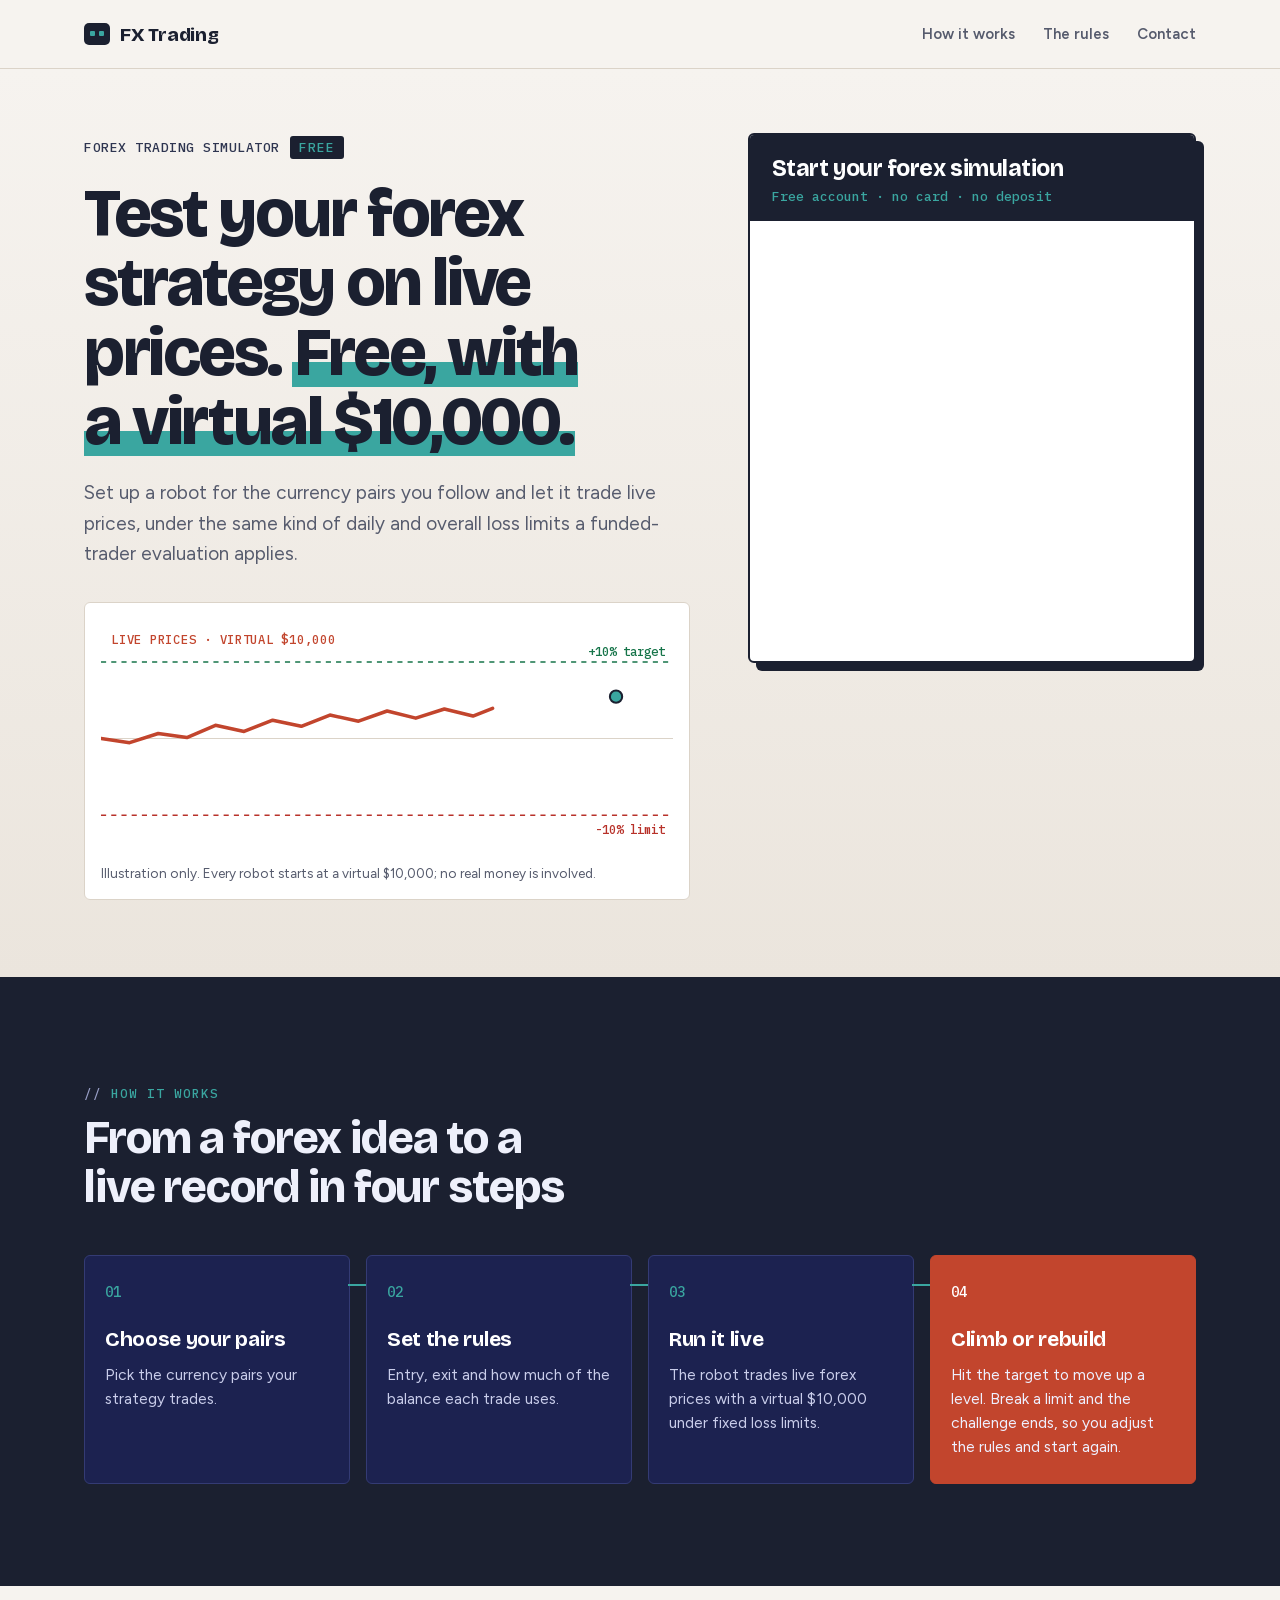
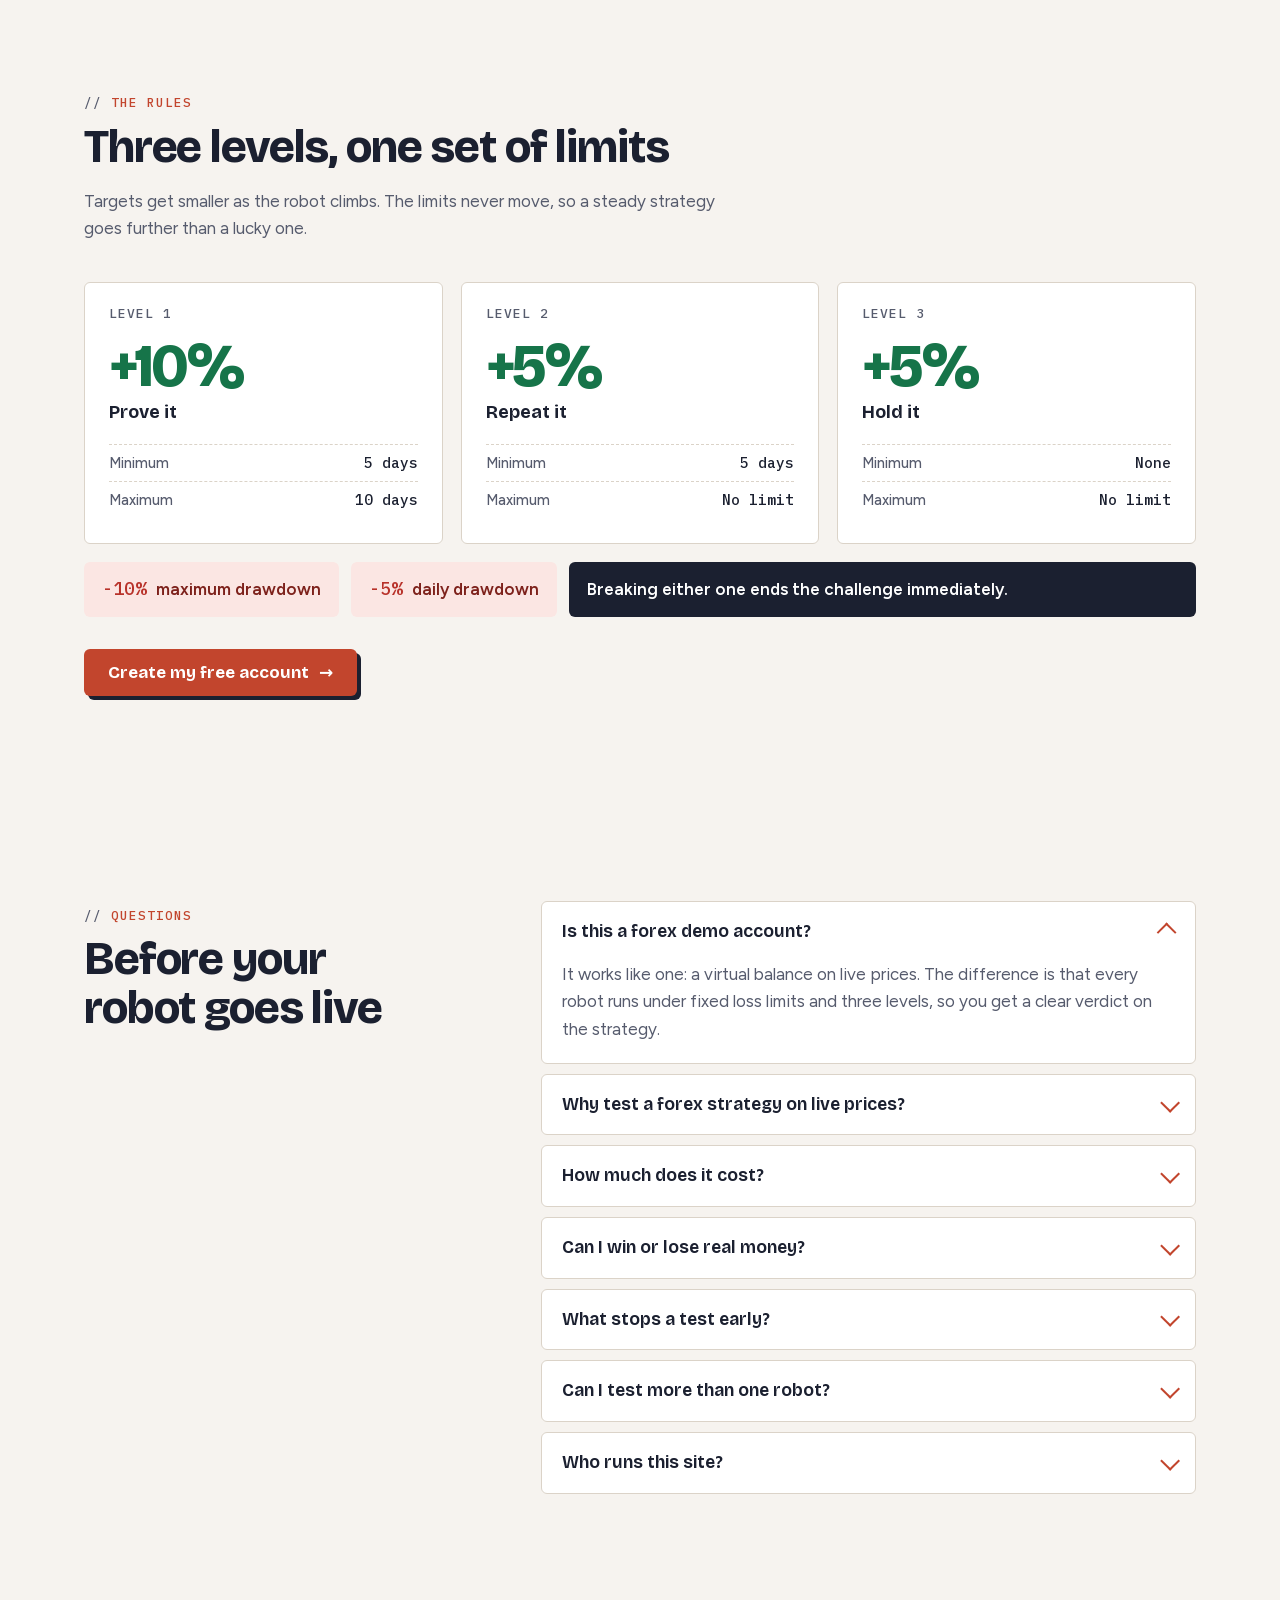
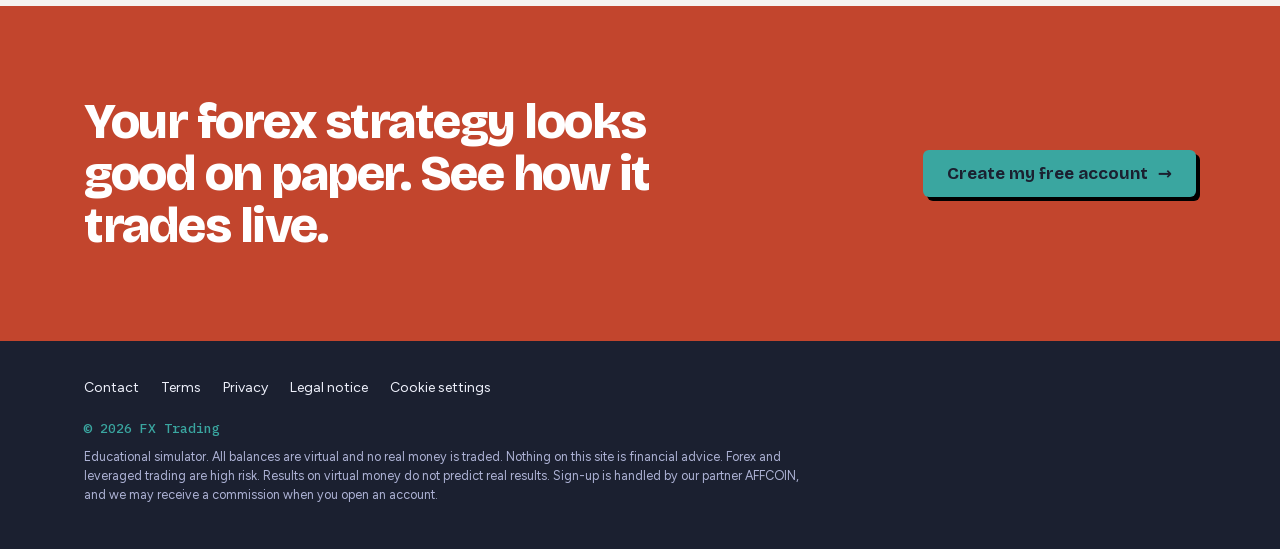
==== commit 15c41848: "Add consent banner, cookie policy and Search Console verification; drop backtest claims" ====
--- a/index.html
+++ b/index.html
@@ -14,8 +14,9 @@
 <link rel="preload" href="/assets/fonts/BricolageGrotesque-latin.woff2" as="font" type="font/woff2" crossorigin>
 <link rel="stylesheet" href="/assets/fonts/fonts.css">
 <link rel="stylesheet" href="/assets/site.css">
+<script src="/assets/consent.js" data-ga=""></script>
 <script type="application/ld+json">
-{"@context": "https://schema.org", "@type": "FAQPage", "mainEntity": [{"@type": "Question", "name": "Is this a forex demo account?", "acceptedAnswer": {"@type": "Answer", "text": "It works like one: a virtual balance on live prices. The difference is that every robot runs under fixed loss limits and three levels, so you get a clear verdict on the strategy."}}, {"@type": "Question", "name": "Why test a forex strategy on live prices?", "acceptedAnswer": {"@type": "Answer", "text": "Because a backtest only replays the past. Spreads, news and quiet sessions behave differently in real time, and loss limits show whether the strategy survives them."}}, {"@type": "Question", "name": "How much does it cost?", "acceptedAnswer": {"@type": "Answer", "text": "Nothing. Opening an account asks for no card and no deposit."}}, {"@type": "Question", "name": "Can I win or lose real money?", "acceptedAnswer": {"@type": "Answer", "text": "No. Every robot trades a virtual balance. There is no deposit, no withdrawal and no payout: the only thing at stake is your strategy's record."}}, {"@type": "Question", "name": "What stops a test early?", "acceptedAnswer": {"@type": "Answer", "text": "A loss of 5% in a single day, or a total drawdown of 10%. Either one ends the challenge on the spot."}}, {"@type": "Question", "name": "Can I test more than one robot?", "acceptedAnswer": {"@type": "Answer", "text": "Yes. Each robot gets its own virtual $10,000 balance, so you can compare versions of a strategy side by side."}}]}
+{"@context": "https://schema.org", "@type": "FAQPage", "mainEntity": [{"@type": "Question", "name": "Is this a forex demo account?", "acceptedAnswer": {"@type": "Answer", "text": "It works like one: a virtual balance on live prices. The difference is that every robot runs under fixed loss limits and three levels, so you get a clear verdict on the strategy."}}, {"@type": "Question", "name": "Why test a forex strategy on live prices?", "acceptedAnswer": {"@type": "Answer", "text": "Because past charts already contain the answer. Spreads, news and quiet sessions behave differently in real time, and fixed loss limits show whether the strategy survives them."}}, {"@type": "Question", "name": "How much does it cost?", "acceptedAnswer": {"@type": "Answer", "text": "Nothing. Opening an account asks for no card and no deposit."}}, {"@type": "Question", "name": "Can I win or lose real money?", "acceptedAnswer": {"@type": "Answer", "text": "No. Every robot trades a virtual balance. There is no deposit, no withdrawal and no payout: the only thing at stake is your strategy's record."}}, {"@type": "Question", "name": "What stops a test early?", "acceptedAnswer": {"@type": "Answer", "text": "A loss of 5% in a single day, or a total drawdown of 10%. Either one ends the challenge on the spot."}}, {"@type": "Question", "name": "Can I test more than one robot?", "acceptedAnswer": {"@type": "Answer", "text": "Yes. Each robot gets its own virtual $10,000 balance, so you can compare versions of a strategy side by side."}}]}
 </script>
 </head>
 <body>
@@ -66,8 +67,8 @@
     <ol class="stages">
       <li><span class="stage-n">01</span><h3>Choose your pairs</h3><p>Pick the currency pairs your strategy trades.</p></li>
       <li><span class="stage-n">02</span><h3>Set the rules</h3><p>Entry, exit and how much of the balance each trade uses.</p></li>
-      <li><span class="stage-n">03</span><h3>Check the backtest</h3><p>See how the rules would have behaved on past prices.</p></li>
-      <li class="here"><span class="stage-n">04</span><h3>Run it live</h3><p>The robot trades live forex prices with a virtual $10,000 under fixed loss limits.</p></li>
+      <li><span class="stage-n">03</span><h3>Run it live</h3><p>The robot trades live forex prices with a virtual $10,000 under fixed loss limits.</p></li>
+      <li class="here"><span class="stage-n">04</span><h3>Climb or rebuild</h3><p>Hit the target to move up a level. Break a limit and the challenge ends, so you adjust the rules and start again.</p></li>
     </ol>
   </div>
 </section>
@@ -101,7 +102,7 @@
     </div>
     <div class="qa">
       <details open><summary>Is this a forex demo account?</summary><p>It works like one: a virtual balance on live prices. The difference is that every robot runs under fixed loss limits and three levels, so you get a clear verdict on the strategy.</p></details>
-      <details><summary>Why test a forex strategy on live prices?</summary><p>Because a backtest only replays the past. Spreads, news and quiet sessions behave differently in real time, and loss limits show whether the strategy survives them.</p></details>
+      <details><summary>Why test a forex strategy on live prices?</summary><p>Because past charts already contain the answer. Spreads, news and quiet sessions behave differently in real time, and fixed loss limits show whether the strategy survives them.</p></details>
       <details><summary>How much does it cost?</summary><p>Nothing. Opening an account asks for no card and no deposit.</p></details>
       <details><summary>Can I win or lose real money?</summary><p>No. Every robot trades a virtual balance. There is no deposit, no withdrawal and no payout: the only thing at stake is your strategy's record.</p></details>
       <details><summary>What stops a test early?</summary><p>A loss of 5% in a single day, or a total drawdown of 10%. Either one ends the challenge on the spot.</p></details>
@@ -121,7 +122,7 @@
 
 <footer class="foot">
   <div class="wrap">
-    <nav aria-label="Footer"><a href="/contact/">Contact</a><a href="/terms/">Terms</a><a href="/privacy-policy/">Privacy</a><a href="/legal-notice/">Legal notice</a></nav>
+    <nav aria-label="Footer"><a href="/contact/">Contact</a><a href="/terms/">Terms</a><a href="/privacy-policy/">Privacy</a><a href="/legal-notice/">Legal notice</a><a href="/privacy-policy/#cookies" data-cookie-settings>Cookie settings</a></nav>
     <p class="copy">&copy; 2026 FX Trading</p>
     <small>Educational simulator. All balances are virtual and no real money is traded. Nothing on this site is financial advice. Forex and leveraged trading are high risk. Results on virtual money do not predict real results. Sign-up is handled by our partner AFFCOIN, and we may receive a commission when you open an account.</small>
   </div>
